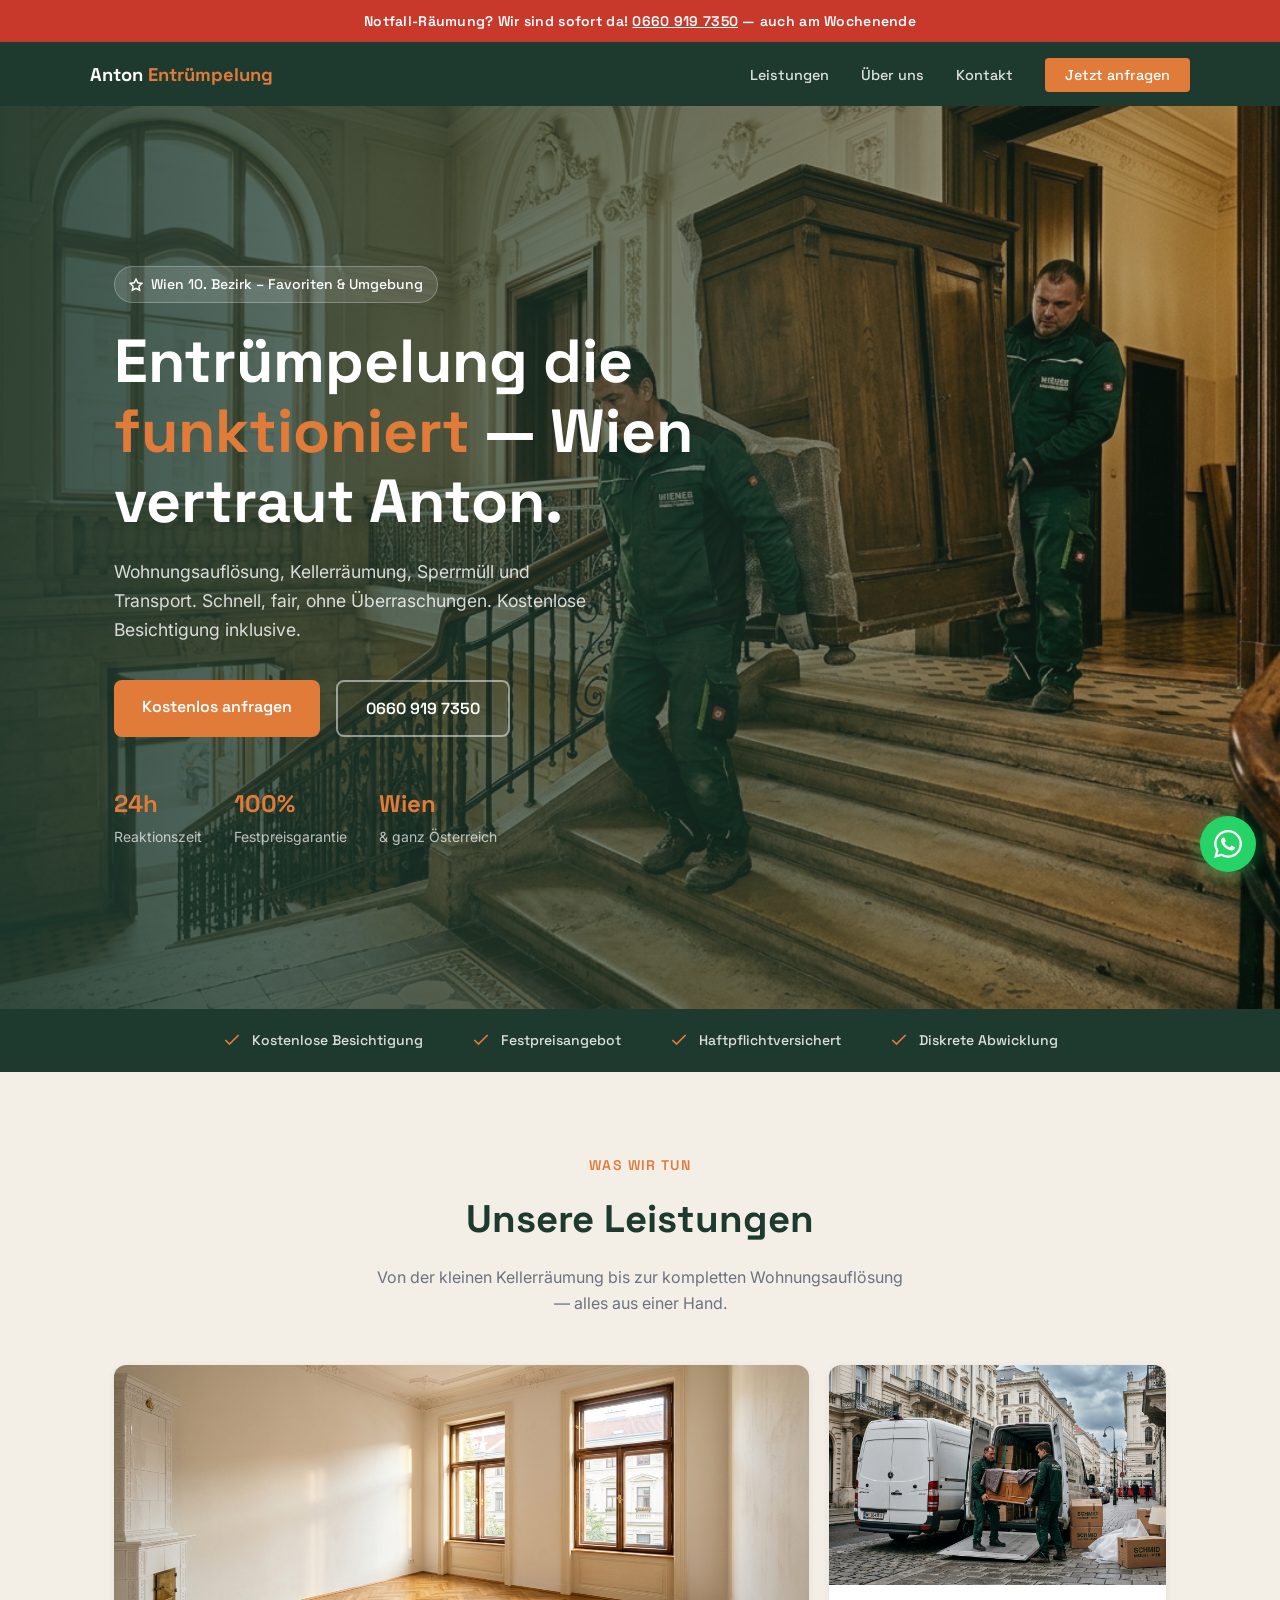
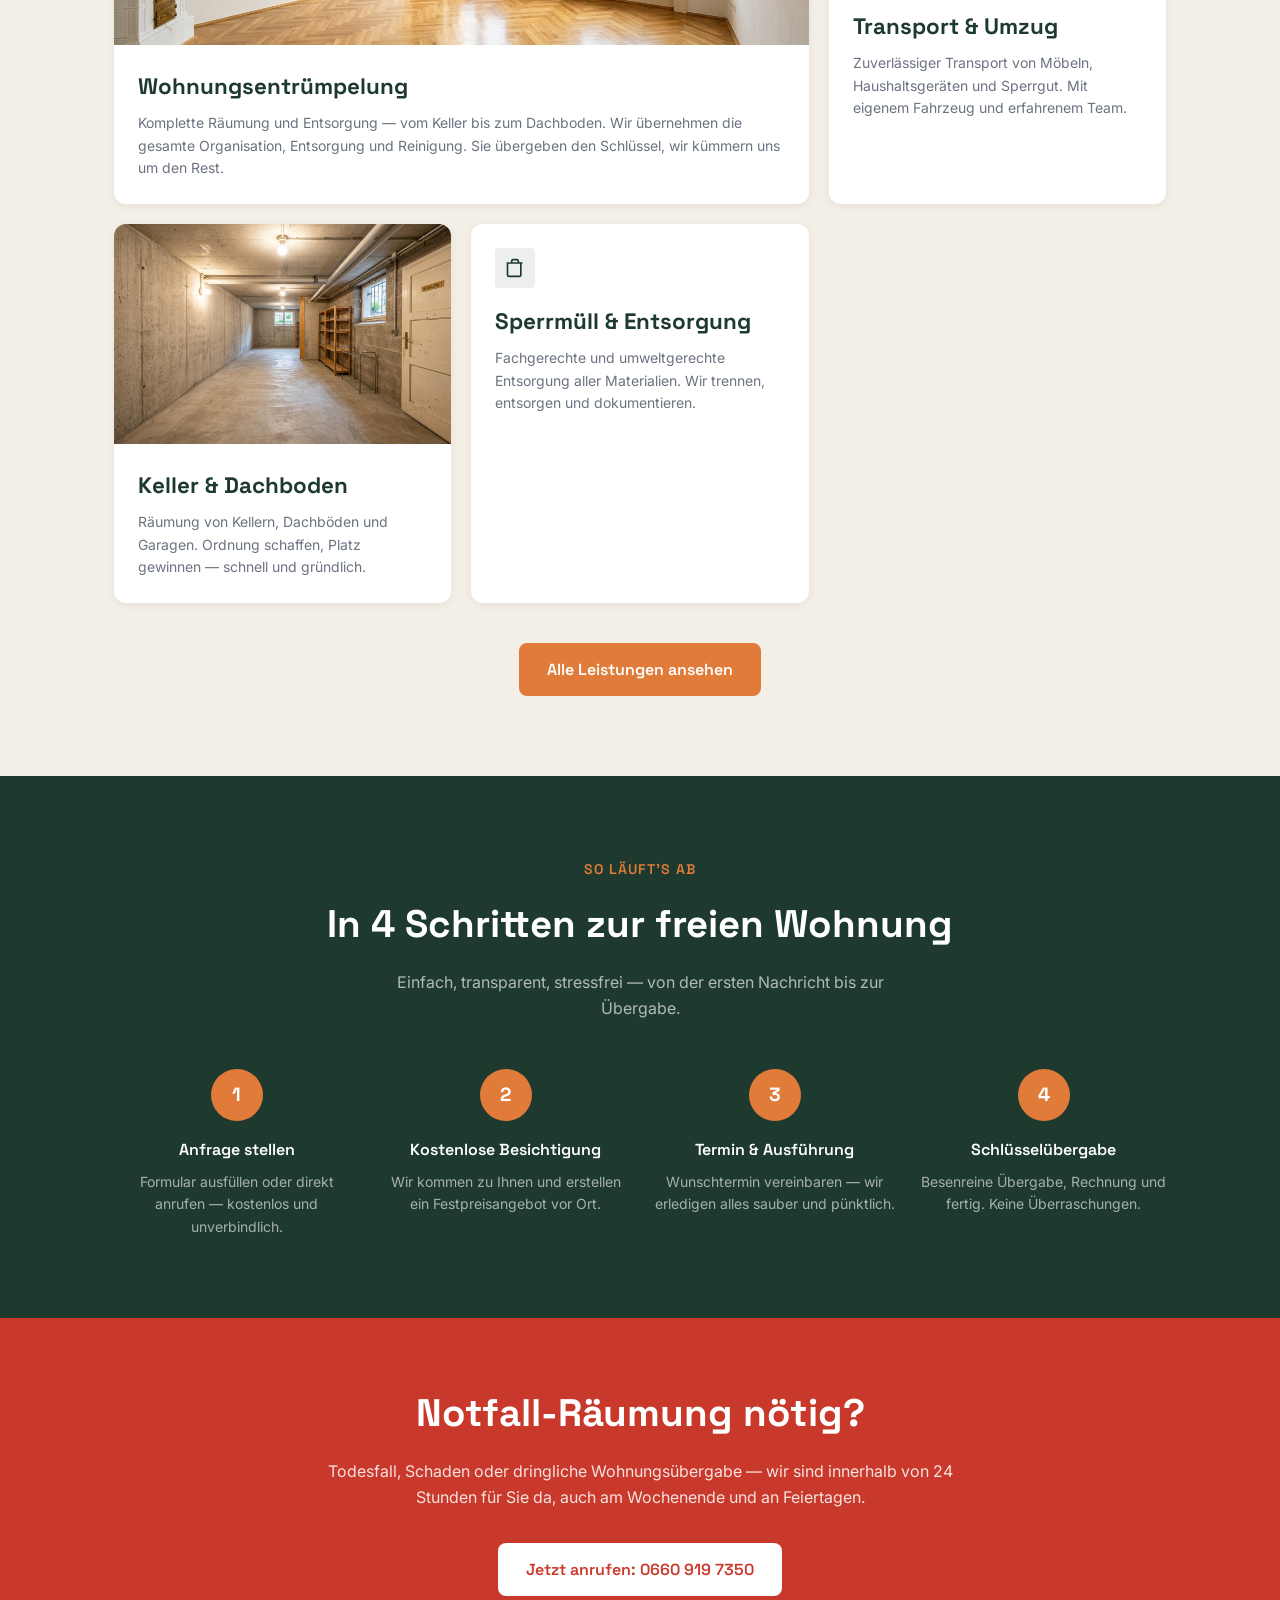
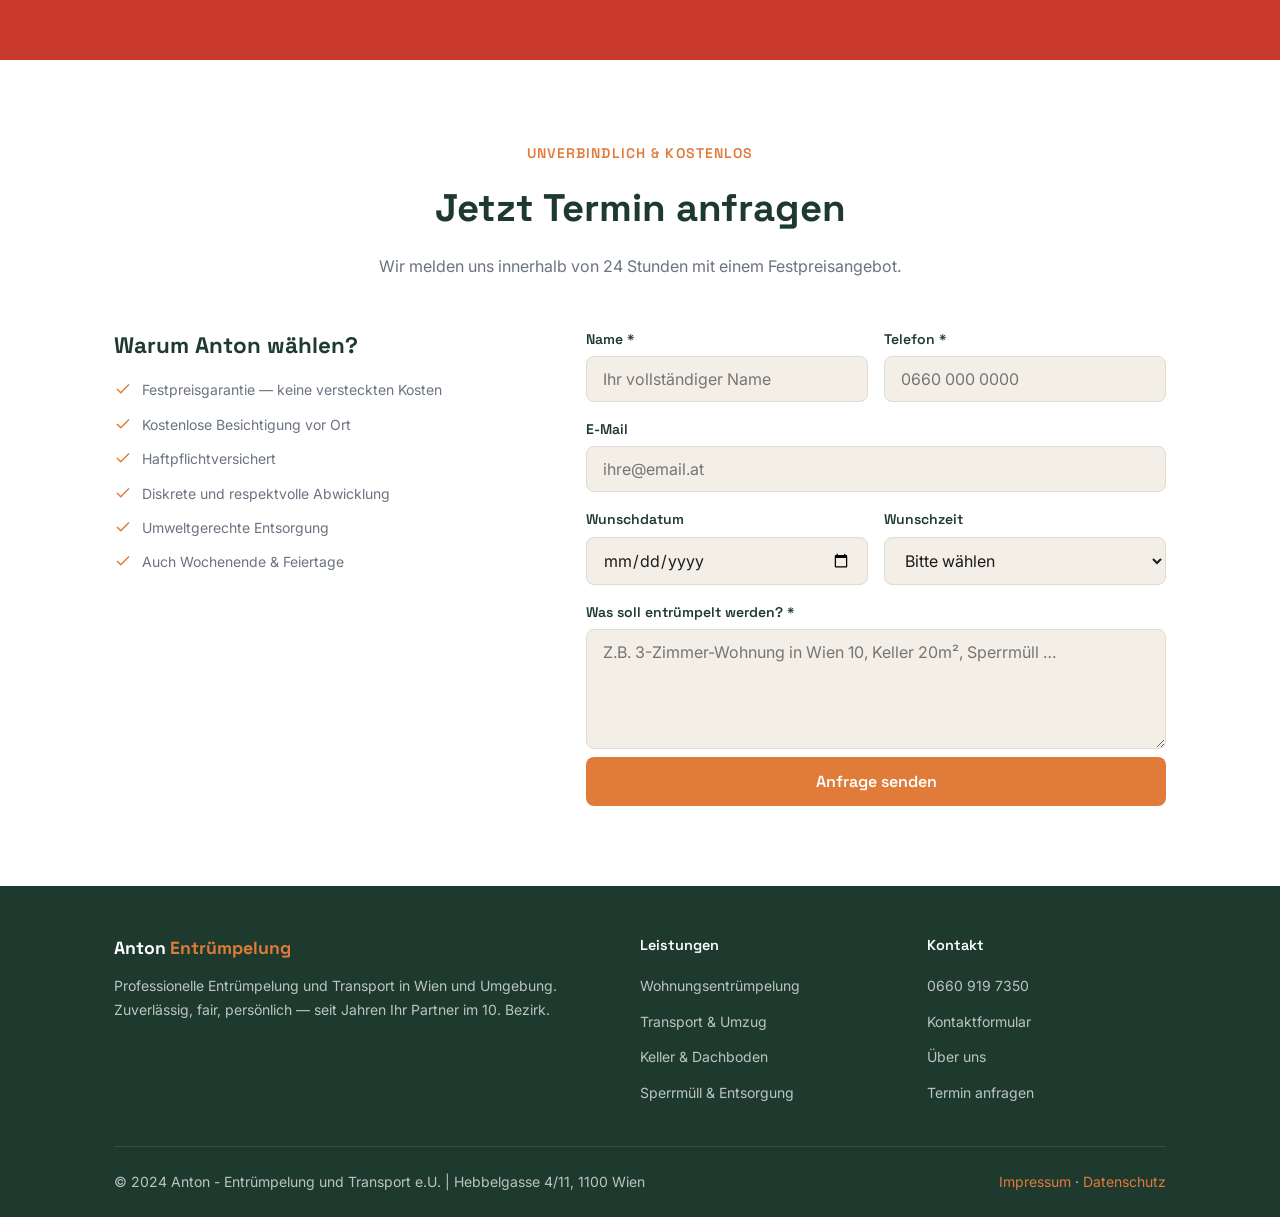
==== index.html @ 060fa53c "Initial commit: Anton Entrümpelung Website" ====
<!DOCTYPE html>
<html lang="de">
<head>
  <meta charset="UTF-8">
  <meta name="viewport" content="width=device-width, initial-scale=1.0">
  <title>Anton - Entrümpelung und Transport e.U. | Wien 10. Bezirk</title>
  <meta name="description" content="Professionelle Entrümpelung und Transport in Wien. Wohnungsauflösung, Kellerräumung, Sperrmüll – schnell, zuverlässig, fair. Jetzt kostenlos anfragen!">
  <meta name="robots" content="index, follow">
  <link rel="canonical" href="https://anton-entruempelung.at/">

  <!-- Open Graph -->
  <meta property="og:title" content="Anton - Entrümpelung und Transport | Wien">
  <meta property="og:description" content="Professionelle Entrümpelung in Wien. Wohnungsauflösung, Kellerräumung, Transport – schnell und zuverlässig.">
  <meta property="og:image" content="images/hero-startframe.png">
  <meta property="og:type" content="website">
  <meta property="og:locale" content="de_AT">

  <!-- Favicon -->
  <link rel="icon" type="image/svg+xml" href="favicon.svg">

  <!-- Fonts -->
  <link rel="preconnect" href="https://fonts.googleapis.com">
  <link rel="preconnect" href="https://fonts.gstatic.com" crossorigin>
  <link href="https://fonts.googleapis.com/css2?family=Space+Grotesk:wght@500;600;700&family=Inter:wght@400;500;600&display=swap" rel="stylesheet">

  <link rel="stylesheet" href="css/anton-entruempelung.css">

  <!-- Schema.org LocalBusiness -->
  <script type="application/ld+json">
  {
    "@context": "https://schema.org",
    "@type": "LocalBusiness",
    "name": "Anton - Entrümpelung und Transport e.U.",
    "description": "Professionelle Entrümpelung, Wohnungsauflösung und Transport in Wien und Umgebung.",
    "telephone": "+436609197350",
    "address": {
      "@type": "PostalAddress",
      "streetAddress": "Hebbelgasse 4/11",
      "postalCode": "1100",
      "addressLocality": "Wien",
      "addressCountry": "AT"
    },
    "geo": {
      "@type": "GeoCoordinates",
      "latitude": 48.1763,
      "longitude": 16.3745
    },
    "url": "https://anton-entruempelung.at",
    "areaServed": "Wien",
    "priceRange": "€€"
  }
  </script>
</head>
<body>

  <!-- Emergency Bar -->
  <div class="emergency-bar">
    Notfall-Räumung? Wir sind sofort da! <a href="tel:+436609197350">0660 919 7350</a> — auch am Wochenende
  </div>

  <!-- Navigation -->
  <nav>
    <div class="nav-inner">
      <a href="index.html" class="nav-logo">Anton <span>Entrümpelung</span></a>
      <ul class="nav-links">
        <li><a href="leistungen.html">Leistungen</a></li>
        <li><a href="ueber-uns.html">Über uns</a></li>
        <li><a href="kontakt.html">Kontakt</a></li>
        <li><a href="index.html#buchen" class="nav-cta">Jetzt anfragen</a></li>
      </ul>
      <button class="hamburger" aria-label="Menü öffnen">
        <span></span><span></span><span></span>
      </button>
    </div>
    <div class="mobile-menu">
      <ul>
        <li><a href="leistungen.html">Leistungen</a></li>
        <li><a href="ueber-uns.html">Über uns</a></li>
        <li><a href="kontakt.html">Kontakt</a></li>
        <li><a href="index.html#buchen" class="nav-cta btn-primary">Jetzt anfragen</a></li>
      </ul>
    </div>
  </nav>

  <!-- Hero -->
  <section class="hero">
    <div class="hero-bg"></div>
    <video class="hero-video-bg" autoplay muted loop playsinline poster="images/hero-startframe.png">
      <source src="videos/hero.mp4" type="video/mp4">
    </video>
    <div class="hero-video-overlay"></div>
    <div class="hero-content container">
      <div class="hero-badge">
        <svg width="14" height="14" viewBox="0 0 24 24" fill="none" stroke="currentColor" stroke-width="2.5"><path d="M12 2L15.09 8.26L22 9.27L17 14.14L18.18 21.02L12 17.77L5.82 21.02L7 14.14L2 9.27L8.91 8.26L12 2Z"/></svg>
        Wien 10. Bezirk – Favoriten & Umgebung
      </div>
      <h1>Entrümpelung die <span class="accent">funktioniert</span> — Wien vertraut Anton.</h1>
      <p class="hero-sub">Wohnungsauflösung, Kellerräumung, Sperrmüll und Transport. Schnell, fair, ohne Überraschungen. Kostenlose Besichtigung inklusive.</p>
      <div class="hero-actions">
        <a href="#buchen" class="btn-primary">Kostenlos anfragen</a>
        <a href="tel:+436609197350" class="btn-secondary">0660 919 7350</a>
      </div>
      <div class="hero-stats">
        <div class="hero-stat-item">
          <strong>24h</strong>
          <span>Reaktionszeit</span>
        </div>
        <div class="hero-stat-item">
          <strong>100%</strong>
          <span>Festpreisgarantie</span>
        </div>
        <div class="hero-stat-item">
          <strong>Wien</strong>
          <span>& ganz Österreich</span>
        </div>
      </div>
    </div>
  </section>

  <!-- Proof Bar -->
  <div class="proof-bar">
    <div class="proof-bar-inner animate">
      <div class="proof-item">
        <svg viewBox="0 0 24 24" fill="none" stroke="currentColor" stroke-width="2"><path d="M20 6L9 17l-5-5"/></svg>
        Kostenlose Besichtigung
      </div>
      <div class="proof-item">
        <svg viewBox="0 0 24 24" fill="none" stroke="currentColor" stroke-width="2"><path d="M20 6L9 17l-5-5"/></svg>
        Festpreisangebot
      </div>
      <div class="proof-item">
        <svg viewBox="0 0 24 24" fill="none" stroke="currentColor" stroke-width="2"><path d="M20 6L9 17l-5-5"/></svg>
        Haftpflichtversichert
      </div>
      <div class="proof-item">
        <svg viewBox="0 0 24 24" fill="none" stroke="currentColor" stroke-width="2"><path d="M20 6L9 17l-5-5"/></svg>
        Diskrete Abwicklung
      </div>
    </div>
  </div>

  <!-- Leistungen -->
  <section class="leistungen">
    <div class="container">
      <div class="section-header animate">
        <span class="section-label">Was wir tun</span>
        <h2>Unsere Leistungen</h2>
        <p>Von der kleinen Kellerräumung bis zur kompletten Wohnungsauflösung — alles aus einer Hand.</p>
      </div>
      <div class="bento-grid">
        <div class="bento-card bento-card--featured animate">
          <img src="images/leistung-wohnung.png" alt="Wohnungsentrümpelung Wien" class="bento-card-img">
          <div class="bento-card-body">
            <h3>Wohnungsentrümpelung</h3>
            <p>Komplette Räumung und Entsorgung — vom Keller bis zum Dachboden. Wir übernehmen die gesamte Organisation, Entsorgung und Reinigung. Sie übergeben den Schlüssel, wir kümmern uns um den Rest.</p>
          </div>
        </div>
        <div class="bento-card animate animate-delay-1">
          <img src="images/leistung-transport.png" alt="Transport Wien" class="bento-card-img">
          <div class="bento-card-body">
            <h3>Transport & Umzug</h3>
            <p>Zuverlässiger Transport von Möbeln, Haushaltsgeräten und Sperrgut. Mit eigenem Fahrzeug und erfahrenem Team.</p>
          </div>
        </div>
        <div class="bento-card animate animate-delay-2">
          <img src="images/leistung-keller.png" alt="Kellerräumung Wien" class="bento-card-img">
          <div class="bento-card-body">
            <h3>Keller & Dachboden</h3>
            <p>Räumung von Kellern, Dachböden und Garagen. Ordnung schaffen, Platz gewinnen — schnell und gründlich.</p>
          </div>
        </div>
        <div class="bento-card animate animate-delay-3">
          <div class="bento-card-body">
            <div class="bento-icon">
              <svg viewBox="0 0 24 24" fill="none" stroke="currentColor" stroke-width="2"><path d="M3 6h18M8 6V4a2 2 0 0 1 2-2h4a2 2 0 0 1 2 2v2m3 0v14a2 2 0 0 1-2 2H5a2 2 0 0 1-2-2V6h18"/></svg>
            </div>
            <h3>Sperrmüll & Entsorgung</h3>
            <p>Fachgerechte und umweltgerechte Entsorgung aller Materialien. Wir trennen, entsorgen und dokumentieren.</p>
          </div>
        </div>
      </div>
      <div style="text-align:center; margin-top: 40px;" class="animate">
        <a href="leistungen.html" class="btn-primary">Alle Leistungen ansehen</a>
      </div>
    </div>
  </section>

  <!-- Process -->
  <section class="process">
    <div class="container">
      <div class="section-header animate">
        <span class="section-label">So läuft's ab</span>
        <h2>In 4 Schritten zur freien Wohnung</h2>
        <p>Einfach, transparent, stressfrei — von der ersten Nachricht bis zur Übergabe.</p>
      </div>
      <div class="process-steps">
        <div class="process-step animate">
          <div class="step-number">1</div>
          <h3>Anfrage stellen</h3>
          <p>Formular ausfüllen oder direkt anrufen — kostenlos und unverbindlich.</p>
        </div>
        <div class="process-step animate animate-delay-1">
          <div class="step-number">2</div>
          <h3>Kostenlose Besichtigung</h3>
          <p>Wir kommen zu Ihnen und erstellen ein Festpreisangebot vor Ort.</p>
        </div>
        <div class="process-step animate animate-delay-2">
          <div class="step-number">3</div>
          <h3>Termin & Ausführung</h3>
          <p>Wunschtermin vereinbaren — wir erledigen alles sauber und pünktlich.</p>
        </div>
        <div class="process-step animate animate-delay-3">
          <div class="step-number">4</div>
          <h3>Schlüsselübergabe</h3>
          <p>Besenreine Übergabe, Rechnung und fertig. Keine Überraschungen.</p>
        </div>
      </div>
    </div>
  </section>

  <!-- Notfall -->
  <section class="emergency-section">
    <div class="container">
      <div class="emergency-inner animate">
        <h2>Notfall-Räumung nötig?</h2>
        <p>Todesfall, Schaden oder dringliche Wohnungsübergabe — wir sind innerhalb von 24 Stunden für Sie da, auch am Wochenende und an Feiertagen.</p>
        <a href="tel:+436609197350" class="btn-primary">Jetzt anrufen: 0660 919 7350</a>
      </div>
    </div>
  </section>

  <!-- Buchungsformular -->
  <section class="booking" id="buchen">
    <div class="container">
      <div class="section-header animate">
        <span class="section-label">Unverbindlich & kostenlos</span>
        <h2>Jetzt Termin anfragen</h2>
        <p>Wir melden uns innerhalb von 24 Stunden mit einem Festpreisangebot.</p>
      </div>
      <div class="booking-two-col animate">
        <div class="booking-info">
          <h3>Warum Anton wählen?</h3>
          <ul>
            <li>
              <svg viewBox="0 0 24 24" fill="none" stroke="currentColor" stroke-width="2"><path d="M20 6L9 17l-5-5"/></svg>
              Festpreisgarantie — keine versteckten Kosten
            </li>
            <li>
              <svg viewBox="0 0 24 24" fill="none" stroke="currentColor" stroke-width="2"><path d="M20 6L9 17l-5-5"/></svg>
              Kostenlose Besichtigung vor Ort
            </li>
            <li>
              <svg viewBox="0 0 24 24" fill="none" stroke="currentColor" stroke-width="2"><path d="M20 6L9 17l-5-5"/></svg>
              Haftpflichtversichert
            </li>
            <li>
              <svg viewBox="0 0 24 24" fill="none" stroke="currentColor" stroke-width="2"><path d="M20 6L9 17l-5-5"/></svg>
              Diskrete und respektvolle Abwicklung
            </li>
            <li>
              <svg viewBox="0 0 24 24" fill="none" stroke="currentColor" stroke-width="2"><path d="M20 6L9 17l-5-5"/></svg>
              Umweltgerechte Entsorgung
            </li>
            <li>
              <svg viewBox="0 0 24 24" fill="none" stroke="currentColor" stroke-width="2"><path d="M20 6L9 17l-5-5"/></svg>
              Auch Wochenende & Feiertage
            </li>
          </ul>
        </div>
        <form action="https://formsubmit.co/maxschwarz727@icloud.com" method="POST">
          <input type="hidden" name="_subject" value="Neue Anfrage – Anton Entrümpelung">
          <input type="hidden" name="_captcha" value="false">
          <input type="hidden" name="_next" value="https://anton-entruempelung.at/danke.html">
          <div class="form-grid">
            <div class="form-group">
              <label for="name">Name *</label>
              <input type="text" id="name" name="name" required placeholder="Ihr vollständiger Name">
            </div>
            <div class="form-group">
              <label for="telefon">Telefon *</label>
              <input type="tel" id="telefon" name="telefon" required placeholder="0660 000 0000">
            </div>
            <div class="form-group form-full">
              <label for="email">E-Mail</label>
              <input type="email" id="email" name="email" placeholder="ihre@email.at">
            </div>
            <div class="form-group">
              <label for="datum">Wunschdatum</label>
              <input type="date" id="datum" name="datum">
            </div>
            <div class="form-group">
              <label for="wunschzeit">Wunschzeit</label>
              <select id="wunschzeit" name="wunschzeit">
                <option value="">Bitte wählen</option>
                <option value="Vormittag (8–12 Uhr)">Vormittag (8–12 Uhr)</option>
                <option value="Nachmittag (12–17 Uhr)">Nachmittag (12–17 Uhr)</option>
                <option value="Flexibel">Flexibel</option>
              </select>
            </div>
            <div class="form-group form-full">
              <label for="beschreibung">Was soll entrümpelt werden? *</label>
              <textarea id="beschreibung" name="beschreibung" required placeholder="Z.B. 3-Zimmer-Wohnung in Wien 10, Keller 20m², Sperrmüll …"></textarea>
            </div>
          </div>
          <button type="submit" class="btn-primary form-submit">Anfrage senden</button>
        </form>
      </div>
    </div>
  </section>

  <!-- Footer -->
  <footer>
    <div class="container">
      <div class="footer-grid">
        <div class="footer-brand">
          <div class="nav-logo">Anton <span style="color:var(--color-accent)">Entrümpelung</span></div>
          <p>Professionelle Entrümpelung und Transport in Wien und Umgebung. Zuverlässig, fair, persönlich — seit Jahren Ihr Partner im 10. Bezirk.</p>
        </div>
        <div class="footer-col">
          <h4>Leistungen</h4>
          <ul>
            <li><a href="leistungen.html">Wohnungsentrümpelung</a></li>
            <li><a href="leistungen.html">Transport & Umzug</a></li>
            <li><a href="leistungen.html">Keller & Dachboden</a></li>
            <li><a href="leistungen.html">Sperrmüll & Entsorgung</a></li>
          </ul>
        </div>
        <div class="footer-col">
          <h4>Kontakt</h4>
          <ul>
            <li><a href="tel:+436609197350">0660 919 7350</a></li>
            <li><a href="kontakt.html">Kontaktformular</a></li>
            <li><a href="ueber-uns.html">Über uns</a></li>
            <li><a href="index.html#buchen">Termin anfragen</a></li>
          </ul>
        </div>
      </div>
      <div class="footer-bottom">
        <span>© 2024 Anton - Entrümpelung und Transport e.U. | Hebbelgasse 4/11, 1100 Wien</span>
        <span><a href="kontakt.html">Impressum</a> · <a href="kontakt.html">Datenschutz</a></span>
      </div>
    </div>
  </footer>

  <!-- WhatsApp Sticky -->
  <a href="https://wa.me/436609197350" class="whatsapp-btn" target="_blank" rel="noopener" aria-label="WhatsApp">
    <svg viewBox="0 0 24 24" fill="currentColor"><path d="M17.472 14.382c-.297-.149-1.758-.867-2.03-.967-.273-.099-.471-.148-.67.15-.197.297-.767.966-.94 1.164-.173.199-.347.223-.644.075-.297-.15-1.255-.463-2.39-1.475-.883-.788-1.48-1.761-1.653-2.059-.173-.297-.018-.458.13-.606.134-.133.298-.347.446-.52.149-.174.198-.298.298-.497.099-.198.05-.371-.025-.52-.075-.149-.669-1.612-.916-2.207-.242-.579-.487-.5-.669-.51-.173-.008-.371-.01-.57-.01-.198 0-.52.074-.792.372-.272.297-1.04 1.016-1.04 2.479 0 1.462 1.065 2.875 1.213 3.074.149.198 2.096 3.2 5.077 4.487.709.306 1.262.489 1.694.625.712.227 1.36.195 1.871.118.571-.085 1.758-.719 2.006-1.413.248-.694.248-1.289.173-1.413-.074-.124-.272-.198-.57-.347m-5.421 7.403h-.004a9.87 9.87 0 01-5.031-1.378l-.361-.214-3.741.982.998-3.648-.235-.374a9.86 9.86 0 01-1.51-5.26c.001-5.45 4.436-9.884 9.888-9.884 2.64 0 5.122 1.03 6.988 2.898a9.825 9.825 0 012.893 6.994c-.003 5.45-4.437 9.884-9.885 9.884m8.413-18.297A11.815 11.815 0 0012.05 0C5.495 0 .16 5.335.157 11.892c0 2.096.547 4.142 1.588 5.945L.057 24l6.305-1.654a11.882 11.882 0 005.683 1.448h.005c6.554 0 11.89-5.335 11.893-11.893a11.821 11.821 0 00-3.48-8.413z"/></svg>
  </a>

  <script src="js/anton-entruempelung.js"></script>
</body>
</html>
---- css/anton-entruempelung.css ----
/* === CUSTOM PROPERTIES === */
:root {
  --color-primary:    #1E3A2F;
  --color-secondary:  #F4EFE6;
  --color-accent:     #E07B39;
  --color-accent-dark:#C46B2D;
  --color-text:       #1A1A1A;
  --color-text-light: #6B7280;
  --color-border:     #E0DAD1;
  --color-emergency:  #C8392B;
  --color-whatsapp:   #25D366;

  --font-head: 'Space Grotesk', sans-serif;
  --font-body: 'Inter', sans-serif;

  --text-scale-hero: clamp(2.2rem, 5vw, 3.8rem);
  --text-scale-h2:   clamp(1.6rem, 3vw, 2.4rem);
  --text-scale-h3:   clamp(1.1rem, 2vw, 1.4rem);
  --text-scale-body: 1rem;
  --text-scale-small: 0.875rem;

  --shadow-sm: 0 2px 8px rgba(0,0,0,0.06);
  --shadow-md: 0 4px 16px rgba(0,0,0,0.10);
  --shadow-lg: 0 8px 32px rgba(0,0,0,0.14);
  --radius-sm: 4px;
  --radius-md: 8px;
  --radius-lg: 12px;
}

/* === RESET & BASE === */
*, *::before, *::after { box-sizing: border-box; margin: 0; padding: 0; }
html { scroll-behavior: smooth; }
body {
  font-family: var(--font-body);
  font-size: var(--text-scale-body);
  color: var(--color-text);
  background: var(--color-secondary);
  line-height: 1.6;
}
img { max-width: 100%; height: auto; display: block; }
a { color: inherit; text-decoration: none; }

/* === LAYOUT === */
.container { max-width: 1100px; margin: 0 auto; padding: 0 24px; }
section { padding: 80px 0; }

/* === ANIMATIONS L2 === */
.animate {
  opacity: 0;
  transform: translateY(28px);
  transition: opacity 0.55s ease, transform 0.55s ease;
}
.animate.is-visible { opacity: 1; transform: translateY(0); }
.animate-delay-1 { transition-delay: 0.10s; }
.animate-delay-2 { transition-delay: 0.20s; }
.animate-delay-3 { transition-delay: 0.30s; }

/* === EMERGENCY BAR === */
.emergency-bar {
  position: sticky;
  top: 0;
  z-index: 1000;
  background: var(--color-emergency);
  color: #fff;
  text-align: center;
  padding: 10px 24px;
  font-family: var(--font-head);
  font-size: var(--text-scale-small);
  font-weight: 600;
  letter-spacing: 0.02em;
}
.emergency-bar a { color: #fff; text-decoration: underline; }

/* === NAVIGATION === */
nav {
  background: var(--color-primary);
  padding: 0 24px;
  position: sticky;
  top: 41px;
  z-index: 999;
}
.nav-inner {
  max-width: 1100px;
  margin: 0 auto;
  display: flex;
  align-items: center;
  justify-content: space-between;
  height: 64px;
}
.nav-logo {
  font-family: var(--font-head);
  font-size: 1.15rem;
  font-weight: 700;
  color: #fff;
}
.nav-logo span { color: var(--color-accent); }
.nav-links {
  display: flex;
  align-items: center;
  gap: 32px;
  list-style: none;
}
.nav-links a {
  color: rgba(255,255,255,0.85);
  font-family: var(--font-head);
  font-size: 0.9rem;
  font-weight: 500;
  transition: color 0.2s;
}
.nav-links a:hover { color: #fff; }
.nav-cta {
  background: var(--color-accent);
  color: #fff !important;
  padding: 8px 20px;
  border-radius: var(--radius-sm);
  transition: background 0.2s, transform 0.15s !important;
}
.nav-cta:hover { background: var(--color-accent-dark) !important; transform: translateY(-1px); }

.hamburger {
  display: none;
  flex-direction: column;
  gap: 5px;
  cursor: pointer;
  background: none;
  border: none;
  padding: 4px;
}
.hamburger span {
  display: block;
  width: 24px;
  height: 2px;
  background: #fff;
  border-radius: 2px;
  transition: transform 0.3s, opacity 0.3s;
}
.hamburger.open span:nth-child(1) { transform: translateY(7px) rotate(45deg); }
.hamburger.open span:nth-child(2) { opacity: 0; }
.hamburger.open span:nth-child(3) { transform: translateY(-7px) rotate(-45deg); }

.mobile-menu {
  display: none;
  background: var(--color-primary);
  padding: 16px 24px 24px;
  border-top: 1px solid rgba(255,255,255,0.1);
}
.mobile-menu.open { display: block; }
.mobile-menu ul { list-style: none; display: flex; flex-direction: column; gap: 0; }
.mobile-menu li a {
  display: block;
  color: rgba(255,255,255,0.85);
  font-family: var(--font-head);
  font-size: 1rem;
  padding: 12px 0;
  border-bottom: 1px solid rgba(255,255,255,0.08);
}
.mobile-menu .nav-cta {
  display: inline-block;
  margin-top: 16px;
  padding: 12px 28px;
  border-bottom: none !important;
}

/* === HERO === */
.hero {
  position: relative;
  min-height: 88vh;
  display: flex;
  align-items: center;
  overflow: hidden;
}
.hero-bg {
  position: absolute;
  inset: 0;
  background-image: url('../images/hero-startframe.png');
  background-size: cover;
  background-position: center;
  z-index: 0;
}
.hero-bg::after {
  content: '';
  position: absolute;
  inset: 0;
  background: linear-gradient(
    to right,
    rgba(30, 58, 47, 0.88) 0%,
    rgba(30, 58, 47, 0.55) 60%,
    rgba(30, 58, 47, 0.15) 100%
  );
}
.hero-video-bg {
  position: absolute;
  inset: 0;
  width: 100%;
  height: 100%;
  object-fit: cover;
  z-index: 1;
}
.hero-video-overlay {
  position: absolute;
  inset: 0;
  z-index: 2;
  background: linear-gradient(
    to right,
    rgba(30, 58, 47, 0.88) 0%,
    rgba(30, 58, 47, 0.55) 60%,
    rgba(30, 58, 47, 0.15) 100%
  );
}
.hero-content {
  position: relative;
  z-index: 3;
  padding: 80px 24px;
  max-width: 1100px;
  margin: 0 auto;
  width: 100%;
}
.hero-badge {
  display: inline-flex;
  align-items: center;
  gap: 8px;
  background: rgba(255,255,255,0.12);
  border: 1px solid rgba(255,255,255,0.25);
  color: #fff;
  padding: 6px 14px;
  border-radius: 100px;
  font-size: var(--text-scale-small);
  font-family: var(--font-head);
  font-weight: 500;
  margin-bottom: 24px;
}
.hero h1 {
  font-family: var(--font-head);
  font-size: var(--text-scale-hero);
  font-weight: 700;
  color: #fff;
  line-height: 1.15;
  max-width: 620px;
  margin-bottom: 20px;
}
.hero h1 .accent { color: var(--color-accent); }
.hero-sub {
  color: rgba(255,255,255,0.82);
  font-size: 1.1rem;
  max-width: 480px;
  margin-bottom: 36px;
  line-height: 1.65;
}
.hero-actions { display: flex; gap: 16px; flex-wrap: wrap; }
.btn-primary {
  background: var(--color-accent);
  color: #fff;
  font-family: var(--font-head);
  font-weight: 600;
  font-size: 1rem;
  padding: 14px 28px;
  border-radius: var(--radius-md);
  border: none;
  cursor: pointer;
  transition: background 0.2s, transform 0.15s, box-shadow 0.2s;
  display: inline-block;
  text-align: center;
}
.btn-primary:hover { background: var(--color-accent-dark); transform: translateY(-2px); box-shadow: var(--shadow-md); }
.btn-primary:active { transform: scale(0.98); }
.btn-secondary {
  background: transparent;
  color: #fff;
  font-family: var(--font-head);
  font-weight: 600;
  font-size: 1rem;
  padding: 14px 28px;
  border-radius: var(--radius-md);
  border: 2px solid rgba(255,255,255,0.5);
  cursor: pointer;
  transition: border-color 0.2s, background 0.2s, transform 0.15s;
  display: inline-block;
  text-align: center;
}
.btn-secondary:hover { border-color: #fff; background: rgba(255,255,255,0.08); transform: translateY(-2px); }
.btn-secondary:active { transform: scale(0.98); }

.hero-stats {
  display: flex;
  gap: 32px;
  margin-top: 48px;
  flex-wrap: wrap;
}
.hero-stat-item { color: #fff; }
.hero-stat-item strong {
  display: block;
  font-family: var(--font-head);
  font-size: 1.5rem;
  font-weight: 700;
  color: var(--color-accent);
}
.hero-stat-item span {
  font-size: var(--text-scale-small);
  color: rgba(255,255,255,0.7);
}

/* === PROOF BAR === */
.proof-bar {
  background: var(--color-primary);
  padding: 20px 0;
}
.proof-bar-inner {
  display: flex;
  justify-content: center;
  gap: 48px;
  flex-wrap: wrap;
  align-items: center;
}
.proof-item {
  display: flex;
  align-items: center;
  gap: 10px;
  color: rgba(255,255,255,0.85);
  font-family: var(--font-head);
  font-size: var(--text-scale-small);
  font-weight: 500;
}
.proof-item svg { width: 20px; height: 20px; color: var(--color-accent); flex-shrink: 0; }

/* === SECTION HEADERS === */
.section-header { text-align: center; margin-bottom: 48px; }
.section-label {
  display: inline-block;
  color: var(--color-accent);
  font-family: var(--font-head);
  font-size: var(--text-scale-small);
  font-weight: 600;
  text-transform: uppercase;
  letter-spacing: 0.08em;
  margin-bottom: 12px;
}
.section-header h2 {
  font-family: var(--font-head);
  font-size: var(--text-scale-h2);
  font-weight: 700;
  color: var(--color-primary);
  margin-bottom: 16px;
}
.section-header p { color: var(--color-text-light); max-width: 540px; margin: 0 auto; }

/* === LEISTUNGEN BENTO === */
.leistungen { background: var(--color-secondary); }
.bento-grid {
  display: grid;
  grid-template-columns: repeat(3, 1fr);
  grid-template-rows: auto auto;
  gap: 20px;
}
.bento-card {
  background: #fff;
  border-radius: var(--radius-lg);
  overflow: hidden;
  box-shadow: var(--shadow-sm);
  transition: transform 0.25s ease, box-shadow 0.25s ease;
}
.bento-card:hover { transform: translateY(-4px); box-shadow: var(--shadow-lg); }
.bento-card--featured { grid-column: span 2; }
.bento-card-img {
  width: 100%;
  height: 220px;
  object-fit: cover;
}
.bento-card--featured .bento-card-img { height: 280px; }
.bento-card-body { padding: 24px; }
.bento-card-body h3 {
  font-family: var(--font-head);
  font-size: var(--text-scale-h3);
  font-weight: 700;
  color: var(--color-primary);
  margin-bottom: 8px;
}
.bento-card-body p { color: var(--color-text-light); font-size: var(--text-scale-small); line-height: 1.6; }
.bento-icon {
  width: 40px;
  height: 40px;
  background: rgba(30, 58, 47, 0.08);
  border-radius: var(--radius-sm);
  display: flex;
  align-items: center;
  justify-content: center;
  margin-bottom: 16px;
}
.bento-icon svg { width: 20px; height: 20px; color: var(--color-primary); }

/* === PROCESS === */
.process { background: var(--color-primary); }
.process .section-header h2 { color: #fff; }
.process .section-header p { color: rgba(255,255,255,0.65); }
.process-steps {
  display: grid;
  grid-template-columns: repeat(4, 1fr);
  gap: 24px;
  position: relative;
}
.process-step { text-align: center; }
.step-number {
  width: 52px;
  height: 52px;
  background: var(--color-accent);
  border-radius: 50%;
  display: flex;
  align-items: center;
  justify-content: center;
  font-family: var(--font-head);
  font-size: 1.2rem;
  font-weight: 700;
  color: #fff;
  margin: 0 auto 16px;
}
.process-step h3 {
  font-family: var(--font-head);
  font-size: 1rem;
  font-weight: 600;
  color: #fff;
  margin-bottom: 8px;
}
.process-step p { color: rgba(255,255,255,0.6); font-size: var(--text-scale-small); }

/* === EMERGENCY SECTION === */
.emergency-section {
  background: var(--color-emergency);
  padding: 64px 0;
}
.emergency-inner {
  text-align: center;
  max-width: 640px;
  margin: 0 auto;
}
.emergency-section h2 {
  font-family: var(--font-head);
  font-size: var(--text-scale-h2);
  font-weight: 700;
  color: #fff;
  margin-bottom: 16px;
}
.emergency-section p { color: rgba(255,255,255,0.85); margin-bottom: 32px; }
.emergency-section .btn-primary { background: #fff; color: var(--color-emergency); }
.emergency-section .btn-primary:hover { background: rgba(255,255,255,0.9); }

/* === BOOKING FORM === */
.booking { background: #fff; }
.form-grid { display: grid; grid-template-columns: 1fr 1fr; gap: 16px; }
.form-full { grid-column: span 2; }
.form-group { display: flex; flex-direction: column; gap: 6px; }
.form-group label {
  font-family: var(--font-head);
  font-size: var(--text-scale-small);
  font-weight: 600;
  color: var(--color-primary);
}
.form-group input,
.form-group select,
.form-group textarea {
  padding: 12px 16px;
  border: 1.5px solid var(--color-border);
  border-radius: var(--radius-md);
  font-family: var(--font-body);
  font-size: 1rem;
  color: var(--color-text);
  background: var(--color-secondary);
  transition: border-color 0.2s, box-shadow 0.2s;
  outline: none;
}
.form-group input:focus,
.form-group select:focus,
.form-group textarea:focus {
  border-color: var(--color-primary);
  box-shadow: 0 0 0 3px rgba(30,58,47,0.1);
}
.form-group textarea { resize: vertical; min-height: 120px; }
.form-submit { width: 100%; margin-top: 8px; }
.booking-two-col { display: grid; grid-template-columns: 1fr 1fr; gap: 48px; align-items: start; }
.booking-info h3 {
  font-family: var(--font-head);
  font-size: var(--text-scale-h3);
  font-weight: 700;
  color: var(--color-primary);
  margin-bottom: 16px;
}
.booking-info ul { list-style: none; display: flex; flex-direction: column; gap: 12px; }
.booking-info li { display: flex; align-items: flex-start; gap: 10px; color: var(--color-text-light); font-size: var(--text-scale-small); }
.booking-info li svg { width: 18px; height: 18px; color: var(--color-accent); margin-top: 1px; flex-shrink: 0; }

/* === CONTACT PAGE === */
.contact-two-col { display: grid; grid-template-columns: 1fr 1fr; gap: 48px; align-items: start; }
.contact-info { display: flex; flex-direction: column; gap: 24px; }
.contact-info-item { display: flex; gap: 16px; align-items: flex-start; }
.contact-info-icon {
  width: 44px;
  height: 44px;
  background: rgba(30,58,47,0.08);
  border-radius: var(--radius-md);
  display: flex;
  align-items: center;
  justify-content: center;
  flex-shrink: 0;
}
.contact-info-icon svg { width: 20px; height: 20px; color: var(--color-primary); }
.contact-info-item h4 {
  font-family: var(--font-head);
  font-weight: 600;
  color: var(--color-primary);
  margin-bottom: 4px;
}
.contact-info-item p { color: var(--color-text-light); font-size: var(--text-scale-small); }
.contact-info-item a { color: var(--color-accent); font-weight: 500; }
.maps-embed {
  border-radius: var(--radius-lg);
  overflow: hidden;
  box-shadow: var(--shadow-md);
  margin-top: 24px;
}
.maps-embed iframe { display: block; width: 100%; height: 250px; border: 0; }

/* === UEBER UNS === */
.ueber-uns-two-col { display: grid; grid-template-columns: 1fr 1fr; gap: 64px; align-items: center; }
.ueber-uns-img { border-radius: var(--radius-lg); overflow: hidden; box-shadow: var(--shadow-lg); }
.ueber-uns-img img { width: 100%; height: 420px; object-fit: cover; }
.ueber-uns-text h2 {
  font-family: var(--font-head);
  font-size: var(--text-scale-h2);
  font-weight: 700;
  color: var(--color-primary);
  margin-bottom: 20px;
}
.ueber-uns-text p { color: var(--color-text-light); margin-bottom: 16px; line-height: 1.7; }
.values-list { list-style: none; display: flex; flex-direction: column; gap: 12px; margin-top: 24px; }
.values-list li { display: flex; align-items: center; gap: 10px; font-family: var(--font-head); font-weight: 500; color: var(--color-primary); }
.values-list li svg { width: 18px; height: 18px; color: var(--color-accent); flex-shrink: 0; }

/* === FOOTER === */
footer {
  background: var(--color-primary);
  color: rgba(255,255,255,0.7);
  padding: 48px 0 24px;
}
.footer-grid {
  display: grid;
  grid-template-columns: 2fr 1fr 1fr;
  gap: 48px;
  margin-bottom: 40px;
}
.footer-brand .nav-logo { font-size: 1.1rem; margin-bottom: 12px; }
.footer-brand p { font-size: var(--text-scale-small); line-height: 1.7; }
.footer-col h4 {
  font-family: var(--font-head);
  font-weight: 600;
  color: #fff;
  margin-bottom: 16px;
  font-size: 0.9rem;
}
.footer-col ul { list-style: none; display: flex; flex-direction: column; gap: 10px; }
.footer-col a { font-size: var(--text-scale-small); transition: color 0.2s; }
.footer-col a:hover { color: #fff; }
.footer-bottom {
  border-top: 1px solid rgba(255,255,255,0.1);
  padding-top: 24px;
  display: flex;
  justify-content: space-between;
  align-items: center;
  flex-wrap: wrap;
  gap: 12px;
  font-size: var(--text-scale-small);
}
.footer-bottom a { color: var(--color-accent); }

/* === WHATSAPP STICKY === */
.whatsapp-btn {
  position: fixed;
  bottom: 28px;
  right: 24px;
  z-index: 998;
  background: var(--color-whatsapp);
  color: #fff;
  width: 56px;
  height: 56px;
  border-radius: 50%;
  display: flex;
  align-items: center;
  justify-content: center;
  box-shadow: 0 4px 20px rgba(37,211,102,0.4);
  transition: transform 0.2s, box-shadow 0.2s;
}
.whatsapp-btn:hover { transform: scale(1.08); box-shadow: 0 6px 28px rgba(37,211,102,0.5); }
.whatsapp-btn svg { width: 28px; height: 28px; }

/* === LEISTUNGEN PAGE === */
.leistungen-detail { background: var(--color-secondary); }
.leistungen-list { display: flex; flex-direction: column; gap: 64px; }
.leistung-item { display: grid; grid-template-columns: 1fr 1fr; gap: 48px; align-items: center; }
.leistung-item:nth-child(even) .leistung-img { order: 2; }
.leistung-item:nth-child(even) .leistung-text { order: 1; }
.leistung-img { border-radius: var(--radius-lg); overflow: hidden; box-shadow: var(--shadow-md); }
.leistung-img img { width: 100%; height: 320px; object-fit: cover; }
.leistung-text h3 {
  font-family: var(--font-head);
  font-size: var(--text-scale-h2);
  font-weight: 700;
  color: var(--color-primary);
  margin-bottom: 16px;
}
.leistung-text p { color: var(--color-text-light); line-height: 1.7; margin-bottom: 16px; }
.leistung-features { list-style: none; display: flex; flex-direction: column; gap: 10px; margin: 16px 0 24px; }
.leistung-features li { display: flex; align-items: center; gap: 8px; font-size: var(--text-scale-small); color: var(--color-text); }
.leistung-features li svg { width: 16px; height: 16px; color: var(--color-accent); flex-shrink: 0; }
.price-hint {
  display: inline-block;
  background: rgba(30,58,47,0.08);
  color: var(--color-primary);
  font-family: var(--font-head);
  font-weight: 600;
  font-size: var(--text-scale-small);
  padding: 6px 14px;
  border-radius: 100px;
  margin-bottom: 20px;
}

/* === RESPONSIVE === */
@media (max-width: 768px) {
  section { padding: 56px 0; }
  .nav-links { display: none; }
  .hamburger { display: flex; }

  .hero { min-height: 70vh; }
  .hero-content { padding: 56px 20px; }
  .hero h1 { font-size: clamp(1.9rem, 7vw, 2.4rem); }
  .hero-stats { gap: 20px; }

  .bento-grid { grid-template-columns: 1fr; }
  .bento-card--featured { grid-column: span 1; }

  .process-steps { grid-template-columns: 1fr 1fr; }

  .booking-two-col { grid-template-columns: 1fr; gap: 32px; }
  .form-grid { grid-template-columns: 1fr; }
  .form-full { grid-column: span 1; }

  .contact-two-col { grid-template-columns: 1fr; gap: 32px; }

  .ueber-uns-two-col { grid-template-columns: 1fr; gap: 32px; }
  .ueber-uns-img img { height: 280px; }

  .leistung-item { grid-template-columns: 1fr; gap: 24px; }
  .leistung-item:nth-child(even) .leistung-img { order: 0; }
  .leistung-item:nth-child(even) .leistung-text { order: 0; }

  .footer-grid { grid-template-columns: 1fr; gap: 32px; }
  .footer-bottom { flex-direction: column; text-align: center; }

  .proof-bar-inner { gap: 20px; }
}

@media (max-width: 480px) {
  .process-steps { grid-template-columns: 1fr; }
  .hero-actions { flex-direction: column; }
  .hero-actions .btn-primary,
  .hero-actions .btn-secondary { width: 100%; text-align: center; }
}
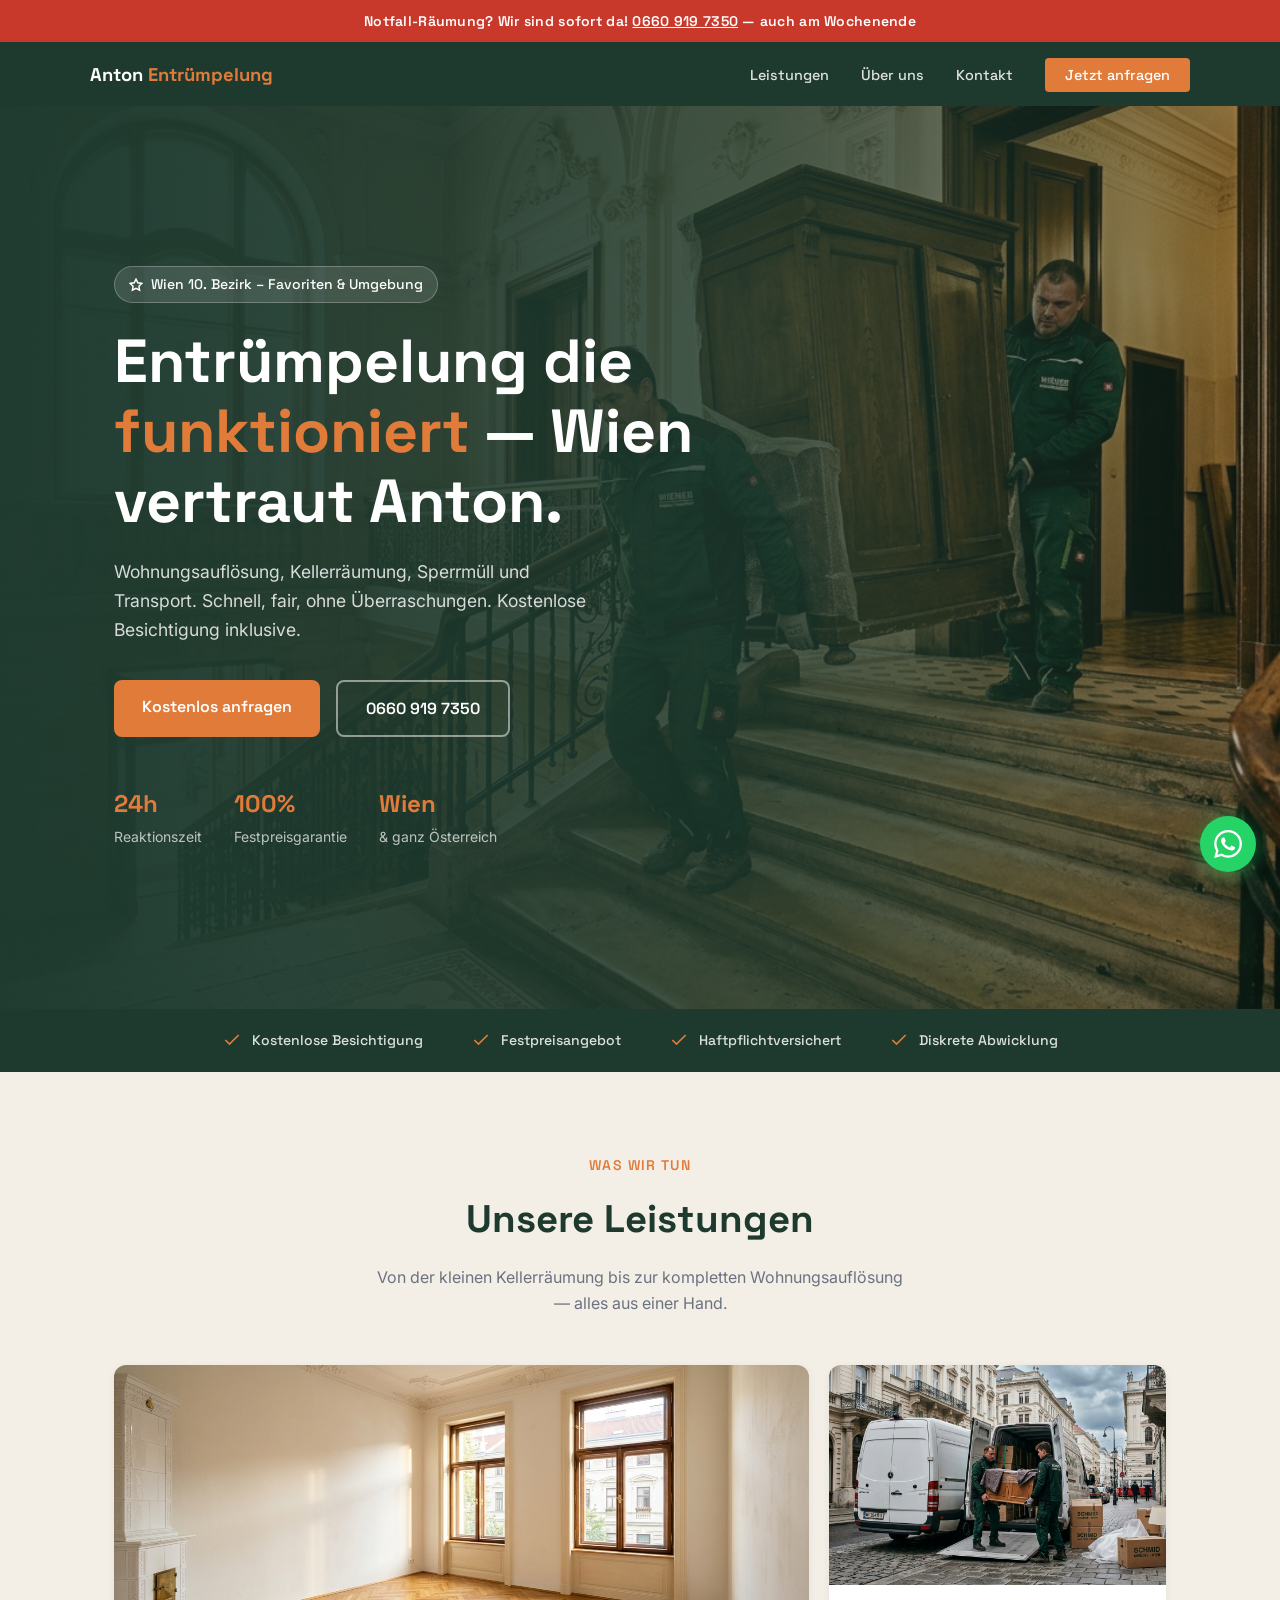
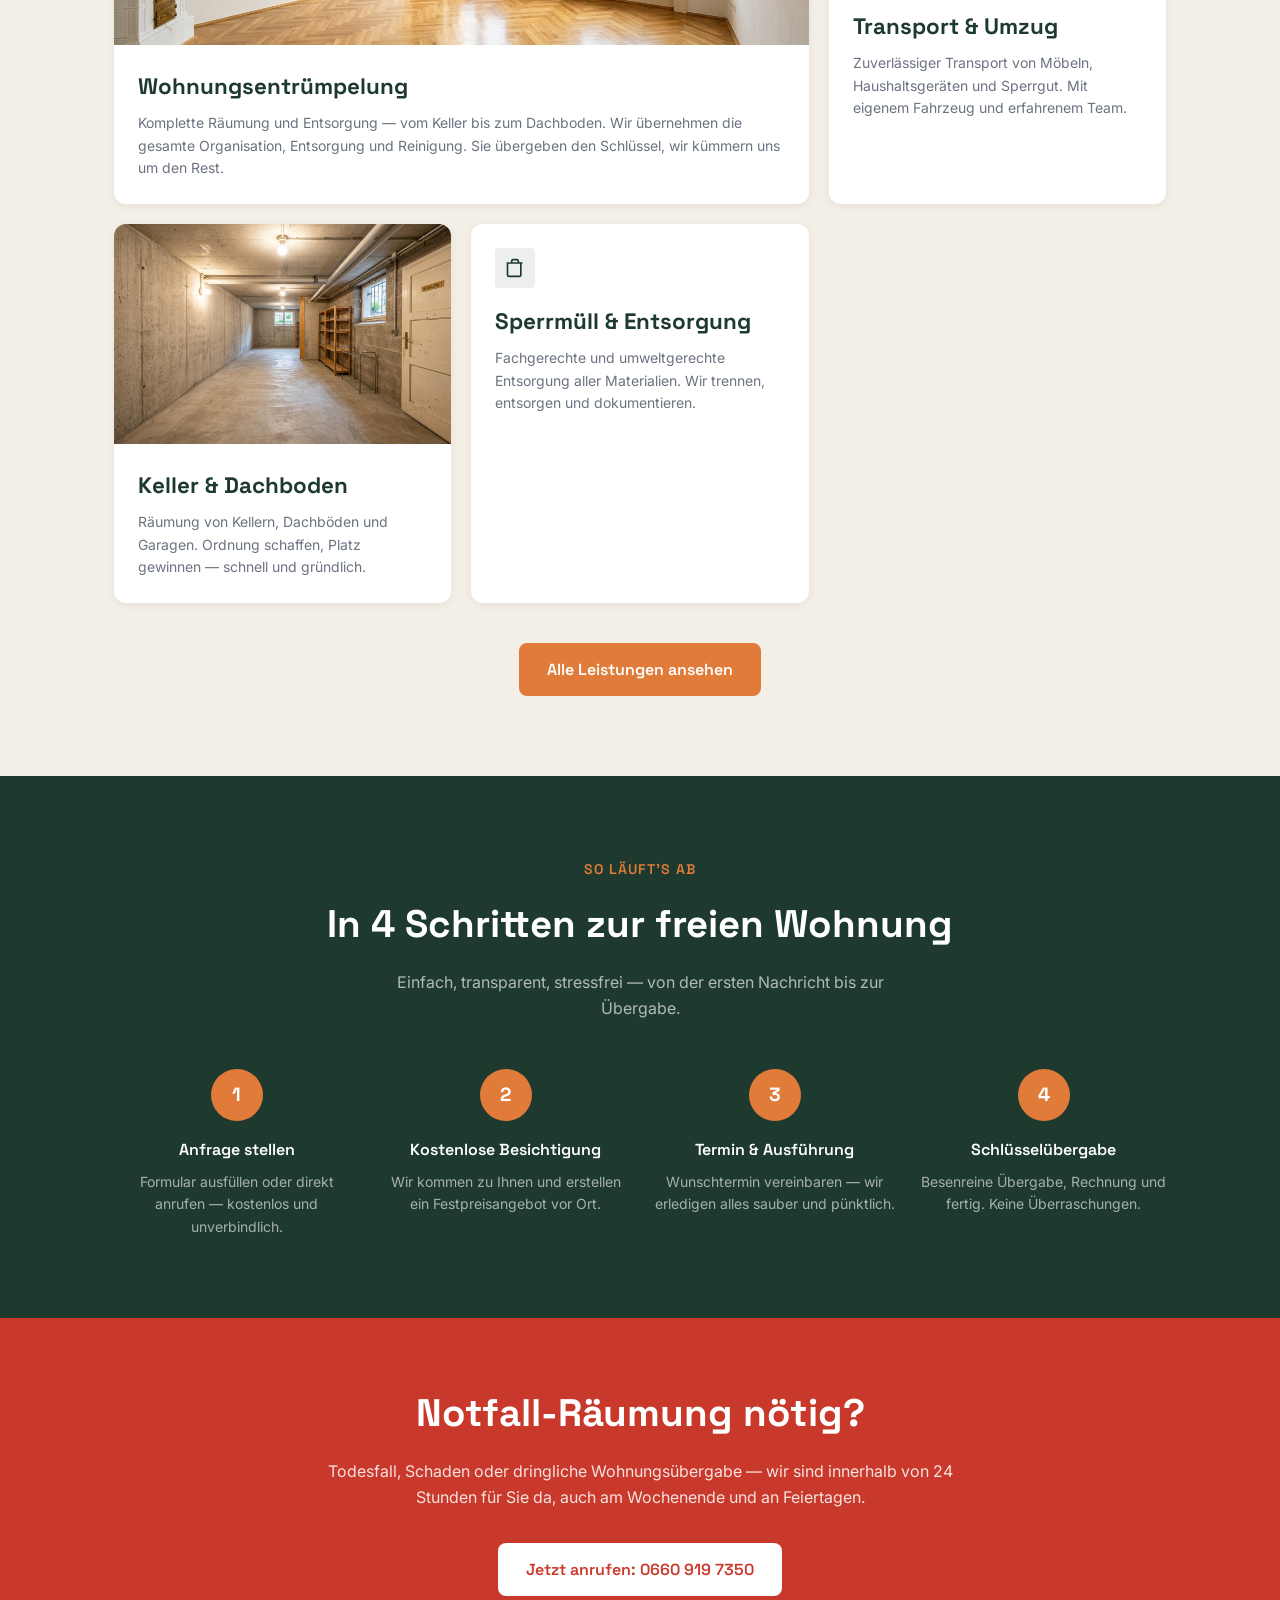
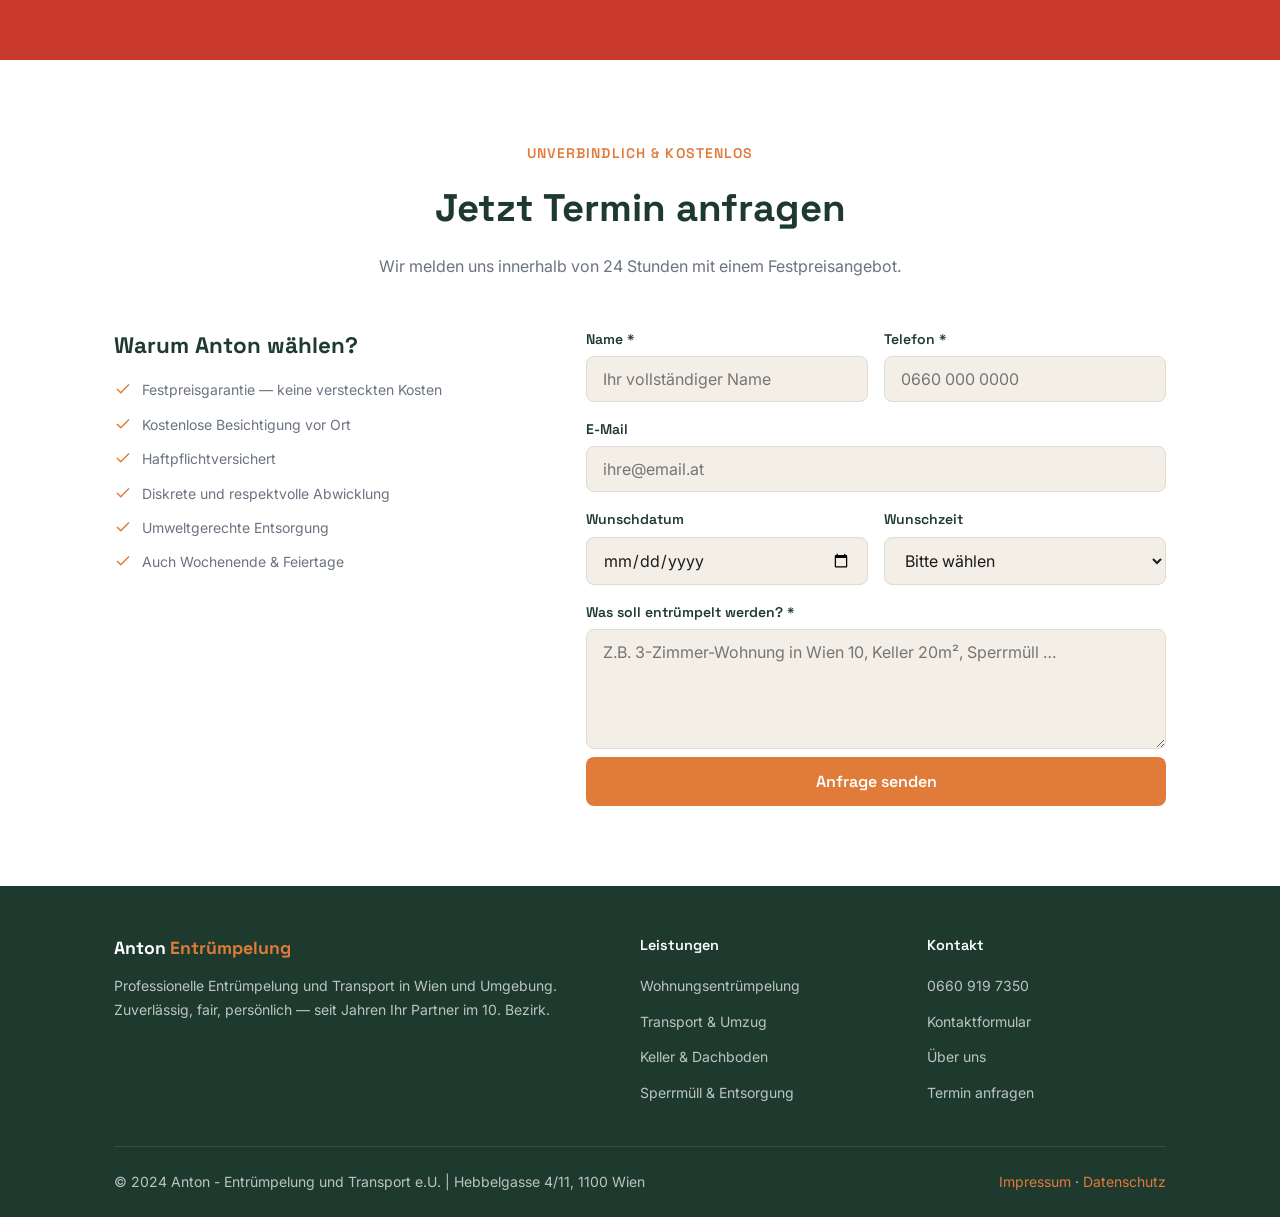
==== commit 466f388d: "fix: remove video poster to prevent native play button on mobile" ====
--- a/index.html
+++ b/index.html
@@ -85,7 +85,7 @@
   <!-- Hero -->
   <section class="hero">
     <div class="hero-bg"></div>
-    <video class="hero-video-bg" autoplay muted loop playsinline poster="images/hero-startframe.png">
+    <video class="hero-video-bg" id="heroVideo" autoplay muted loop playsinline webkit-playsinline preload="auto">
       <source src="videos/hero.mp4" type="video/mp4">
     </video>
     <div class="hero-video-overlay"></div>
--- a/css/anton-entruempelung.css
+++ b/css/anton-entruempelung.css
@@ -195,6 +195,7 @@
   height: 100%;
   object-fit: cover;
   z-index: 1;
+  pointer-events: none;
 }
 .hero-video-overlay {
   position: absolute;
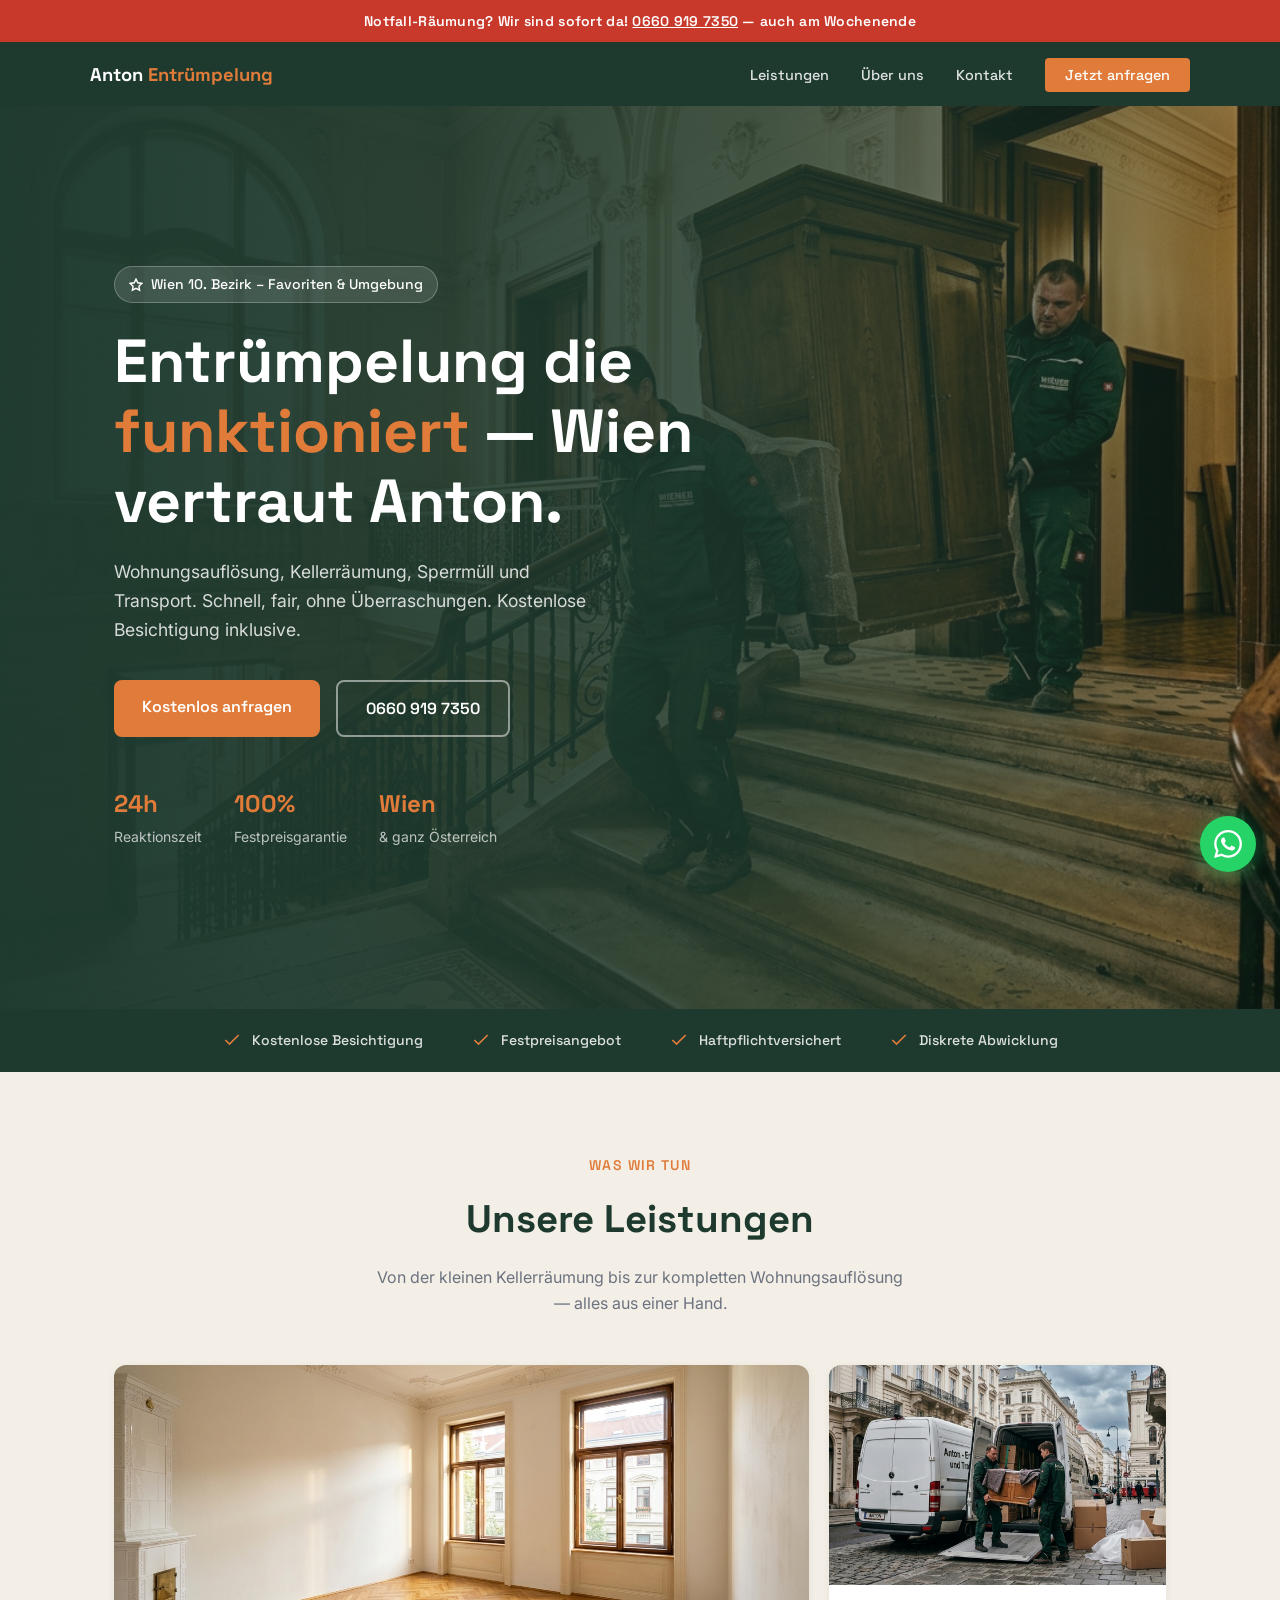
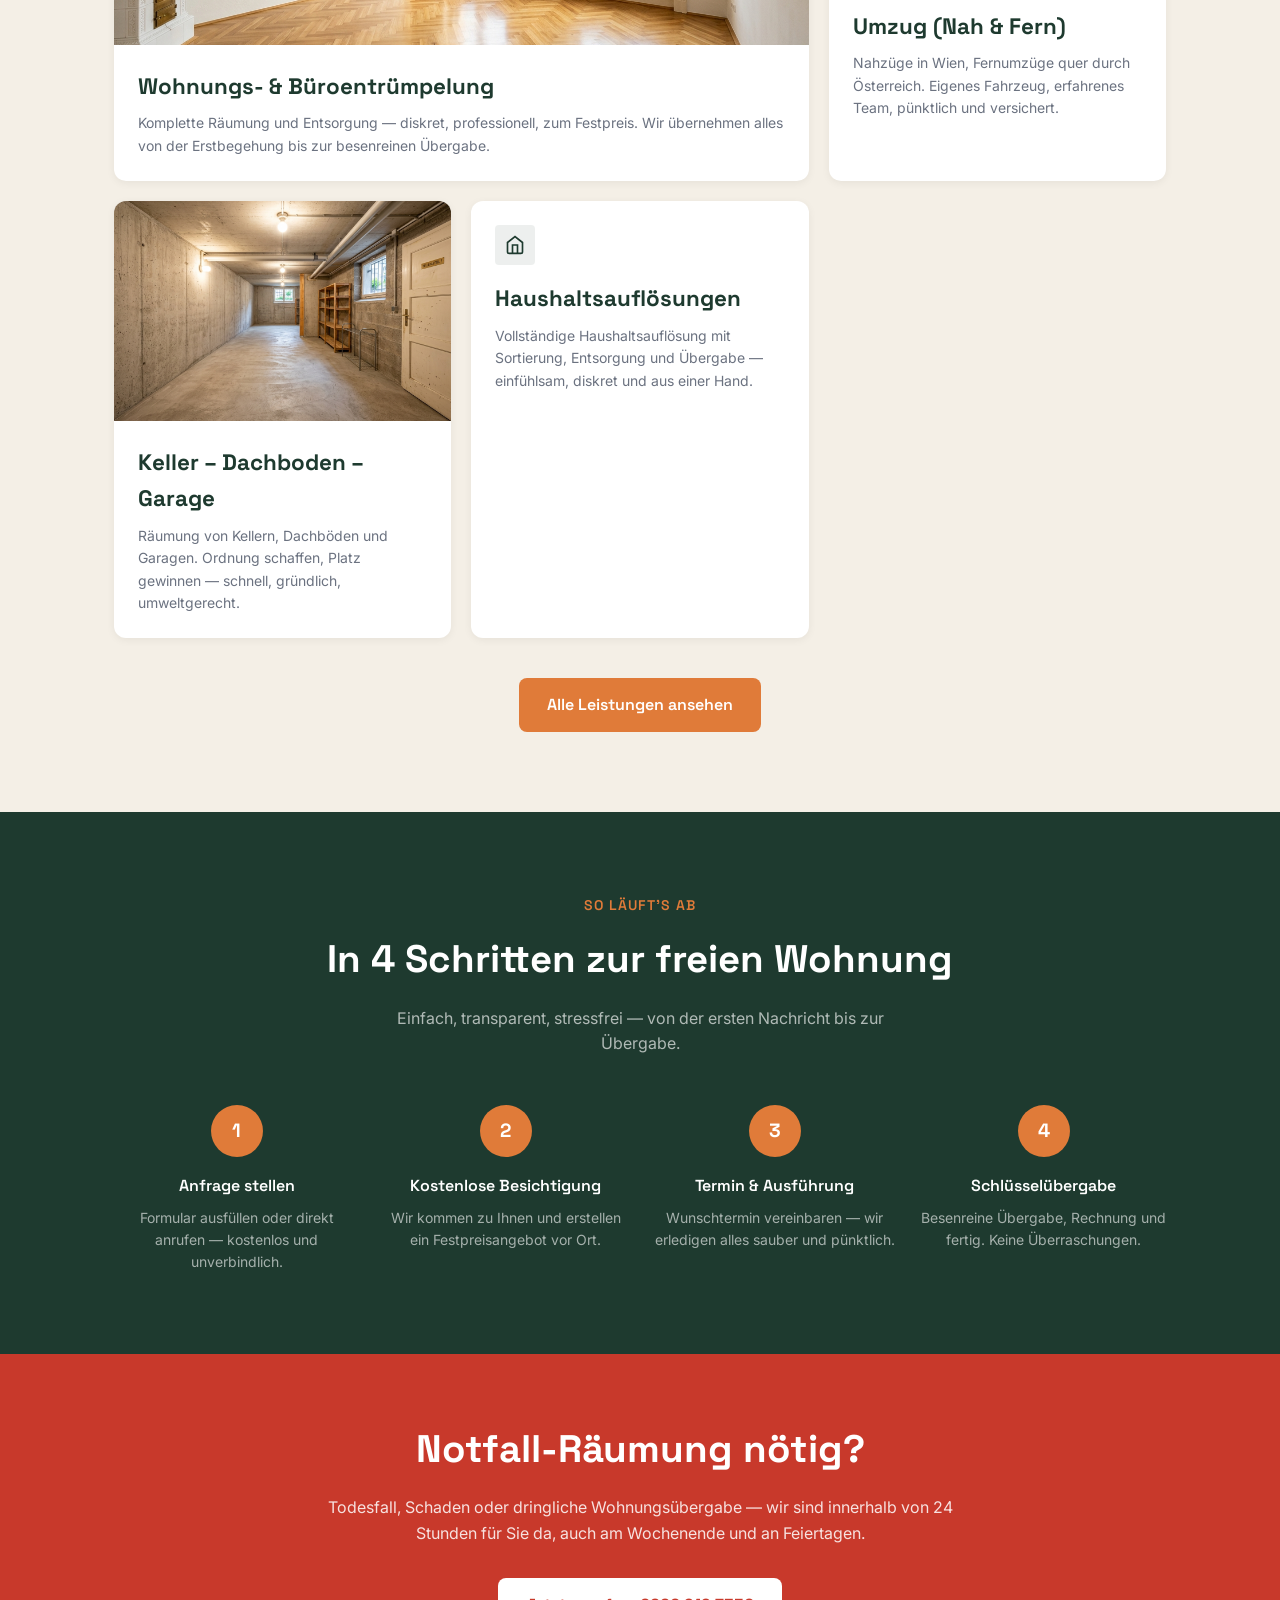
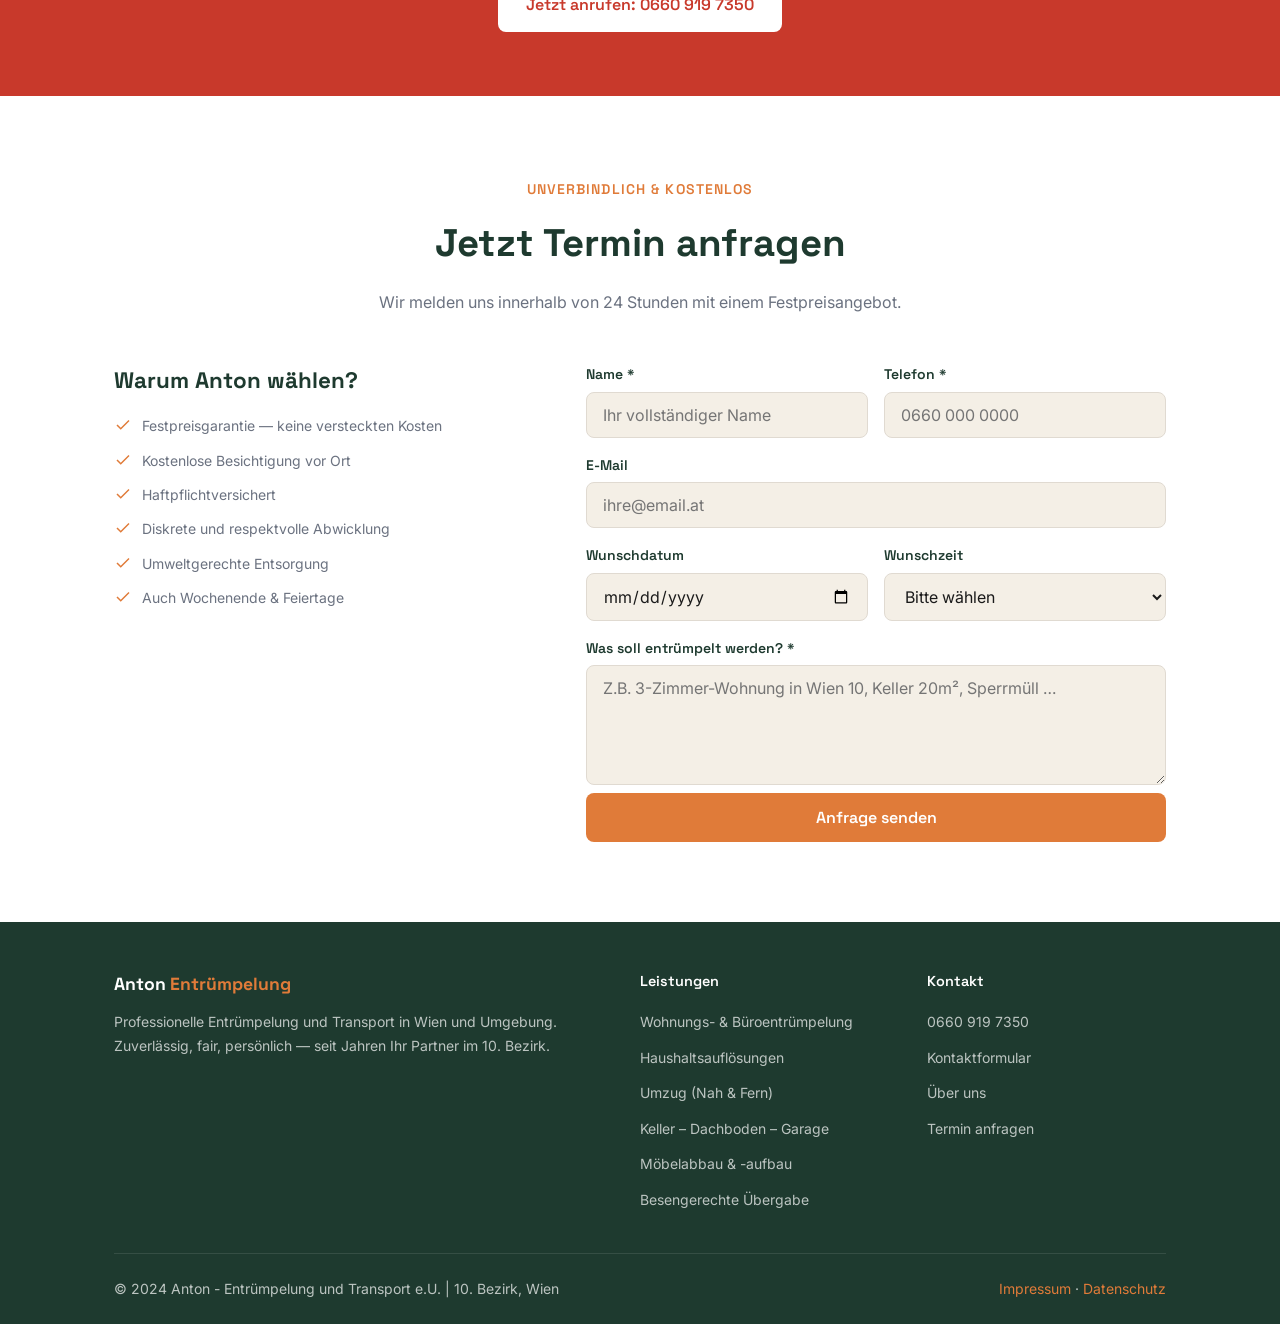
==== commit 3df403be: "Update services, address and images across all pages - 6 new services: Wohnungs- & Büroentrümpelung," ====
--- a/index.html
+++ b/index.html
@@ -35,7 +35,6 @@
     "telephone": "+436609197350",
     "address": {
       "@type": "PostalAddress",
-      "streetAddress": "Hebbelgasse 4/11",
       "postalCode": "1100",
       "addressLocality": "Wien",
       "addressCountry": "AT"
@@ -149,33 +148,33 @@
       </div>
       <div class="bento-grid">
         <div class="bento-card bento-card--featured animate">
-          <img src="images/leistung-wohnung.png" alt="Wohnungsentrümpelung Wien" class="bento-card-img">
+          <img src="images/leistung-wohnung.png" alt="Wohnungs- und Büroentrümpelung Wien" class="bento-card-img">
           <div class="bento-card-body">
-            <h3>Wohnungsentrümpelung</h3>
-            <p>Komplette Räumung und Entsorgung — vom Keller bis zum Dachboden. Wir übernehmen die gesamte Organisation, Entsorgung und Reinigung. Sie übergeben den Schlüssel, wir kümmern uns um den Rest.</p>
+            <h3>Wohnungs- & Büroentrümpelung</h3>
+            <p>Komplette Räumung und Entsorgung — diskret, professionell, zum Festpreis. Wir übernehmen alles von der Erstbegehung bis zur besenreinen Übergabe.</p>
           </div>
         </div>
         <div class="bento-card animate animate-delay-1">
-          <img src="images/leistung-transport.png" alt="Transport Wien" class="bento-card-img">
+          <img src="images/leistung-transport.png" alt="Umzug Wien Nah und Fern" class="bento-card-img">
           <div class="bento-card-body">
-            <h3>Transport & Umzug</h3>
-            <p>Zuverlässiger Transport von Möbeln, Haushaltsgeräten und Sperrgut. Mit eigenem Fahrzeug und erfahrenem Team.</p>
+            <h3>Umzug (Nah & Fern)</h3>
+            <p>Nahzüge in Wien, Fernumzüge quer durch Österreich. Eigenes Fahrzeug, erfahrenes Team, pünktlich und versichert.</p>
           </div>
         </div>
         <div class="bento-card animate animate-delay-2">
-          <img src="images/leistung-keller.png" alt="Kellerräumung Wien" class="bento-card-img">
+          <img src="images/leistung-keller.png" alt="Kellerräumung Dachboden Garage Wien" class="bento-card-img">
           <div class="bento-card-body">
-            <h3>Keller & Dachboden</h3>
-            <p>Räumung von Kellern, Dachböden und Garagen. Ordnung schaffen, Platz gewinnen — schnell und gründlich.</p>
+            <h3>Keller – Dachboden – Garage</h3>
+            <p>Räumung von Kellern, Dachböden und Garagen. Ordnung schaffen, Platz gewinnen — schnell, gründlich, umweltgerecht.</p>
           </div>
         </div>
         <div class="bento-card animate animate-delay-3">
           <div class="bento-card-body">
             <div class="bento-icon">
-              <svg viewBox="0 0 24 24" fill="none" stroke="currentColor" stroke-width="2"><path d="M3 6h18M8 6V4a2 2 0 0 1 2-2h4a2 2 0 0 1 2 2v2m3 0v14a2 2 0 0 1-2 2H5a2 2 0 0 1-2-2V6h18"/></svg>
-            </div>
-            <h3>Sperrmüll & Entsorgung</h3>
-            <p>Fachgerechte und umweltgerechte Entsorgung aller Materialien. Wir trennen, entsorgen und dokumentieren.</p>
+              <svg viewBox="0 0 24 24" fill="none" stroke="currentColor" stroke-width="2"><path d="M3 9l9-7 9 7v11a2 2 0 01-2 2H5a2 2 0 01-2-2z"/><polyline points="9 22 9 12 15 12 15 22"/></svg>
+            </div>
+            <h3>Haushaltsauflösungen</h3>
+            <p>Vollständige Haushaltsauflösung mit Sortierung, Entsorgung und Übergabe — einfühlsam, diskret und aus einer Hand.</p>
           </div>
         </div>
       </div>
@@ -319,10 +318,12 @@
         <div class="footer-col">
           <h4>Leistungen</h4>
           <ul>
-            <li><a href="leistungen.html">Wohnungsentrümpelung</a></li>
-            <li><a href="leistungen.html">Transport & Umzug</a></li>
-            <li><a href="leistungen.html">Keller & Dachboden</a></li>
-            <li><a href="leistungen.html">Sperrmüll & Entsorgung</a></li>
+            <li><a href="leistungen.html">Wohnungs- & Büroentrümpelung</a></li>
+            <li><a href="leistungen.html">Haushaltsauflösungen</a></li>
+            <li><a href="leistungen.html">Umzug (Nah & Fern)</a></li>
+            <li><a href="leistungen.html">Keller – Dachboden – Garage</a></li>
+            <li><a href="leistungen.html">Möbelabbau & -aufbau</a></li>
+            <li><a href="leistungen.html">Besengerechte Übergabe</a></li>
           </ul>
         </div>
         <div class="footer-col">
@@ -336,7 +337,7 @@
         </div>
       </div>
       <div class="footer-bottom">
-        <span>© 2024 Anton - Entrümpelung und Transport e.U. | Hebbelgasse 4/11, 1100 Wien</span>
+        <span>© 2024 Anton - Entrümpelung und Transport e.U. | 10. Bezirk, Wien</span>
         <span><a href="kontakt.html">Impressum</a> · <a href="kontakt.html">Datenschutz</a></span>
       </div>
     </div>
